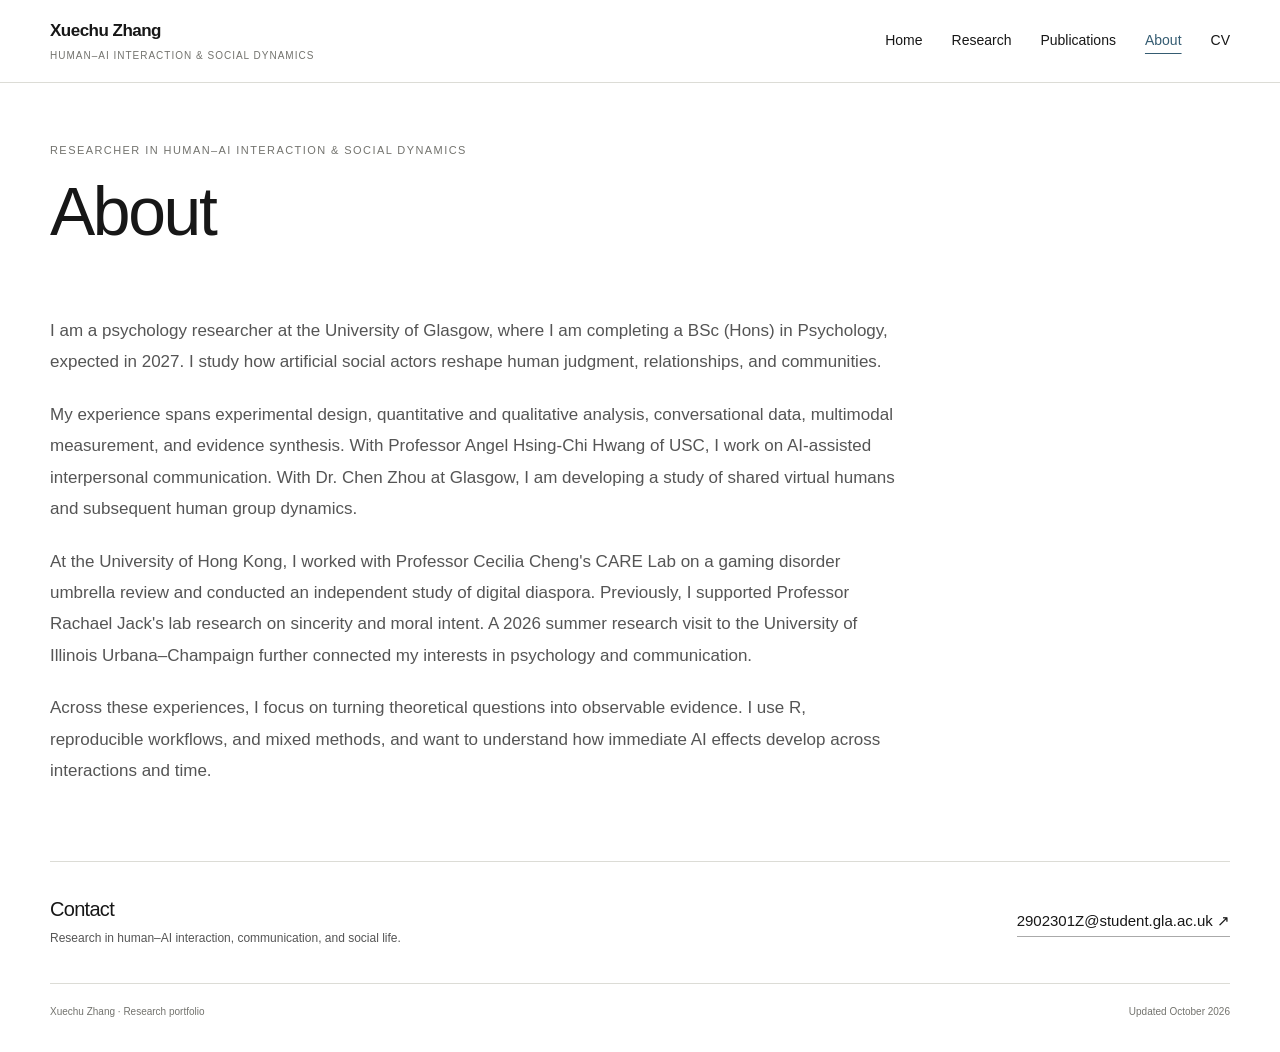
==== about.html @ 0a41db3f "Publish Xuechu Zhang's five-page research website" ====
<!doctype html>
<html lang="en"><head><meta charset="utf-8"><meta name="viewport" content="width=device-width, initial-scale=1">
<title>About | Xuechu Zhang</title><meta name="description" content="Xuechu Zhang studies how artificial social actors reshape human judgment, relationships, and communities.">
<meta name="theme-color" content="#ffffff"><meta property="og:title" content="About | Xuechu Zhang"><meta property="og:description" content="Xuechu Zhang studies how artificial social actors reshape human judgment, relationships, and communities."><meta property="og:type" content="website">
<link rel="icon" href="assets/favicon.svg" type="image/svg+xml"><link rel="stylesheet" href="assets/style.css"><script defer src="assets/site.js"></script></head>
<body><a class="skip-link" href="#main">Skip to content</a>
<header class="site-header"><div class="nav-wrap shell">
<a class="brand" href="index.html" aria-label="Xuechu Zhang home">Xuechu Zhang<small>Human–AI Interaction & Social Dynamics</small></a>
<button class="menu-button" type="button" aria-expanded="false" aria-controls="site-nav">Menu</button>
<nav id="site-nav" aria-label="Main navigation"><a href="index.html">Home</a><a href="research.html">Research</a><a href="publications.html">Publications</a><a href="about.html" aria-current="page">About</a><a href="cv.html">CV</a></nav></div></header><main id="main"><div class="shell"><header class="page-intro"><p class="eyebrow">Researcher in Human–AI Interaction & Social Dynamics</p><h1>About</h1></header>
<div class="about-bio"><p>I am a psychology researcher at the University of Glasgow, where I am completing a BSc (Hons) in Psychology, expected in 2027. I study how artificial social actors reshape human judgment, relationships, and communities.</p>
<p>My experience spans experimental design, quantitative and qualitative analysis, conversational data, multimodal measurement, and evidence synthesis. With Professor Angel Hsing-Chi Hwang of USC, I work on AI-assisted interpersonal communication. With Dr. Chen Zhou at Glasgow, I am developing a study of shared virtual humans and subsequent human group dynamics.</p>
<p>At the University of Hong Kong, I worked with Professor Cecilia Cheng's CARE Lab on a gaming disorder umbrella review and conducted an independent study of digital diaspora. Previously, I supported Professor Rachael Jack's lab research on sincerity and moral intent. A 2026 summer research visit to the University of Illinois Urbana–Champaign further connected my interests in psychology and communication.</p>
<p>Across these experiences, I focus on turning theoretical questions into observable evidence. I use R, reproducible workflows, and mixed methods, and want to understand how immediate AI effects develop across interactions and time.</p></div></div></main><section class="contact shell" id="contact" aria-labelledby="contact-title"><div><h2 id="contact-title">Contact</h2><p>Research in human–AI interaction, communication, and social life.</p></div><a href="mailto:2902301Z@student.gla.ac.uk">2902301Z@student.gla.ac.uk ↗</a></section>
<footer class="site-footer shell"><p>Xuechu Zhang · Research portfolio</p><p>Updated October 2026</p></footer></body></html>
---- assets/style.css ----
:root{--ink:#171717;--muted:#555;--faint:#73736e;--line:#dcdcd6;--paper:#fff;--wash:#fafaf8;--max:1180px}
*{box-sizing:border-box}html{scroll-behavior:smooth;scroll-padding-top:104px}body{margin:0;background:var(--paper);color:var(--ink);font-family:Arial,Helvetica,sans-serif;font-size:16px;line-height:1.68}h1,h2,h3,h4,p{margin:0}h1,h2,h3,h4{line-height:1.2;letter-spacing:-.035em;font-weight:500}h1{font-size:clamp(43px,5.3vw,72px)}h2{font-size:clamp(29px,3.1vw,40px)}h3{font-size:22px}p{color:var(--muted)}a{color:inherit;text-decoration:none}a:hover{text-decoration:underline;text-underline-offset:5px}a:focus-visible,button:focus-visible,summary:focus-visible{outline:2px solid #444;outline-offset:5px}button{font:inherit}::selection{background:#e5e5dd}img{display:block;max-width:100%;height:auto}[hidden]{display:none!important}.shell{width:min(var(--max),calc(100% - 88px));margin-inline:auto}.skip-link{position:absolute;left:22px;top:-100px;background:var(--ink);color:white;padding:10px 15px;z-index:80}.skip-link:focus{top:12px}.site-header{position:sticky;top:0;z-index:30;background:#fff;border-bottom:1px solid var(--line)}.nav-wrap{min-height:82px;display:flex;align-items:center;justify-content:space-between;gap:30px}.brand{font-size:17px;font-weight:600;letter-spacing:-.03em;white-space:nowrap}.brand small{display:block;color:var(--faint);font-size:10px;font-weight:400;letter-spacing:.1em;text-transform:uppercase;margin-top:2px}.site-header nav{display:flex;gap:29px;align-items:center;font-size:14px}.site-header nav a[aria-current=page]{text-decoration:underline;text-underline-offset:8px}.menu-button{display:none;background:transparent;border:0;padding:10px 0;color:var(--ink)}.eyebrow{font-size:11px;font-weight:500;letter-spacing:.13em;text-transform:uppercase;color:var(--faint)}.hero{padding-top:78px;padding-bottom:65px}.hero h1{font-family:Georgia,'Times New Roman',serif;font-size:clamp(56px,7.1vw,94px);font-weight:400;letter-spacing:-.055em;margin:12px 0 25px}.hero .lede{font-size:clamp(22px,2.3vw,30px);line-height:1.4;letter-spacing:-.02em;color:var(--ink);max-width:900px}.hero .intro{font-size:18px;max-width:800px;margin-top:19px;line-height:1.65}.method-line{margin-top:23px;font-size:13px;color:var(--faint)}.plain-links{display:flex;gap:29px;flex-wrap:wrap;margin-top:28px;font-size:14px}.plain-links a,.inline-link{border-bottom:1px solid #999;padding-bottom:4px}.plain-links a:hover,.inline-link:hover{text-decoration:none;border-color:var(--ink)}.section-head{display:flex;align-items:end;justify-content:space-between;gap:32px;margin-bottom:28px}.section-head .eyebrow{margin-bottom:8px}.section-head h2{font-size:31px}.section-head p{max-width:430px;font-size:14px}.selected-section{padding-bottom:76px;border-bottom:1px solid var(--line)}.work-grid{display:grid;grid-template-columns:repeat(2,minmax(0,1fr));gap:50px 42px}.work-card{min-width:0;padding-bottom:22px;border-bottom:1px solid var(--line)}.work-visual{display:block;overflow:hidden;border:1px solid #ededE7}.work-visual img{width:100%;aspect-ratio:720/250;object-fit:contain;background:var(--wash)}.card-top{display:flex;justify-content:space-between;gap:15px;margin:22px 0 9px;font-size:10px;letter-spacing:.08em;text-transform:uppercase;color:var(--faint)}.card-top .number{color:var(--ink)}.work-card h3{font-size:23px;margin-bottom:11px;max-width:490px}.work-card>p{font-size:15px;max-width:500px;line-height:1.7}.work-card .card-status{font-size:11px;margin:14px 0 13px;color:var(--faint)}.case-link{font-size:13px;display:inline-block;border-bottom:1px solid #b8b8b1;padding-bottom:3px}.agenda-section{padding-top:58px;padding-bottom:63px}.agenda-section>p{font-size:15px;max-width:770px;margin-top:15px}.agenda{display:grid;grid-template-columns:repeat(4,minmax(0,1fr));gap:30px;margin-top:34px}.agenda>div{border-top:1px solid #aaa;padding-top:15px;position:relative}.agenda>div:not(:last-child):after{content:'→';position:absolute;right:-23px;top:17px;color:#777}.agenda h3{font-size:18px;margin-bottom:8px;line-height:1.3}.agenda p{font-size:12px;color:var(--faint)}.community-teaser{padding-top:45px;padding-bottom:49px;border-top:1px solid var(--line);display:grid;grid-template-columns:1.15fr 1fr;gap:80px}.community-teaser h2{font-size:31px;margin-top:12px}.community-teaser>div>p{font-size:15px;margin-bottom:20px}.page-intro{padding-top:58px;padding-bottom:41px;max-width:920px}.page-intro h1{margin:12px 0 21px}.page-intro .lede{font-size:20px;max-width:790px;line-height:1.55}.work-layout{display:grid;grid-template-columns:208px minmax(0,1fr);gap:48px;padding-bottom:55px}.case-index{align-self:start;position:sticky;top:112px;border-top:1px solid var(--line);padding-top:18px}.case-index>p{font-size:10px;letter-spacing:.1em;text-transform:uppercase;color:var(--faint);margin-bottom:17px}.case-index>a{display:grid;grid-template-columns:25px 1fr;gap:8px;padding:11px 0;border-bottom:1px solid #eee;font-size:12px;line-height:1.5}.case-index>a>span:first-child{color:var(--faint);font-size:10px;padding-top:2px}.cases{min-width:0}.case-study{padding-top:30px;padding-bottom:57px;border-top:1px solid #bdbdb7;scroll-margin-top:108px}.case-study+.case-study{margin-top:22px}.case-heading .eyebrow{margin-bottom:15px}.case-heading h2{font-size:clamp(28px,3vw,38px);max-width:800px;margin-bottom:15px}.case-heading .case-summary{font-size:17px;max-width:720px}.status{font-size:11px;color:var(--faint);margin:16px 0 24px}.case-meta{display:grid;grid-template-columns:1.4fr 1fr;gap:15px;padding:18px 0;border-top:1px solid var(--line);border-bottom:1px solid var(--line);margin:20px 0 28px}.case-meta dt{font-size:10px;letter-spacing:.1em;text-transform:uppercase;color:var(--faint);margin-bottom:5px}.case-meta dd{margin:0;font-size:12px;color:#444;line-height:1.6}.case-sections{display:grid;grid-template-columns:repeat(2,minmax(0,1fr));gap:25px 30px}.case-section{min-width:0}.case-section h3{font-size:16px;letter-spacing:-.015em;font-weight:600;margin-bottom:10px}.case-section p,.case-section li{font-size:14px;line-height:1.8;color:var(--muted)}.case-section ul{padding-left:17px;margin:0}.case-section li{margin:0 0 9px}.case-section.wide{grid-column:1/-1}.case-section .small-note{font-size:11px;color:var(--faint);line-height:1.65;margin-top:11px}.finding{background:var(--wash);border-left:2px solid #74746e;padding:22px 25px}.finding .finding-label{font-size:10px;text-transform:uppercase;letter-spacing:.1em;color:var(--faint);margin-bottom:12px}.finding>p:not(.finding-label):not(.small-note){font-size:16px;color:#333}.figure-stack{display:grid;gap:24px}.research-figure{margin:0}.diagram-frame{overflow-x:auto;border:1px solid #e7e7e0;background:var(--wash)}.diagram-frame img{width:100%;min-width:630px}.research-figure figcaption{font-size:11px;line-height:1.7;color:var(--faint);margin-top:10px;max-width:760px}.research-figure figcaption strong{font-weight:600;color:#444}.research-figure .figure-download{display:inline-block;font-size:11px;margin-top:6px;border-bottom:1px solid #bbb}.artifacts-output{margin-top:18px;padding:18px 0;border-top:1px solid var(--line)}.artifacts-output p{font-size:13px}.artifacts-output .summary-download{display:inline-block;font-size:12px;border-bottom:1px solid #aaa;margin-top:12px}.future{padding-top:21px;border-top:1px solid var(--line)}.community-intro .lede{font-size:26px;color:var(--ink);max-width:790px}.community-intro .intro-note{font-size:15px;max-width:790px;margin-top:23px}.community-case{padding:33px 0 48px;border-top:1px solid #bdbdb7;display:grid;grid-template-columns:1fr 1.6fr;gap:65px}.community-case .eyebrow{margin-bottom:12px}.community-case h2{font-size:32px;margin-bottom:13px;max-width:350px}.community-role{font-size:12px;max-width:290px}.community-copy>p{font-size:15px;margin-bottom:20px}.metrics{display:grid;grid-template-columns:repeat(3,minmax(0,1fr));gap:23px;padding-bottom:24px;margin-bottom:26px;border-bottom:1px solid var(--line)}.metric strong{display:block;font-family:Georgia,'Times New Roman',serif;font-size:39px;font-weight:400;line-height:1.2;color:var(--ink)}.metric span{display:block;font-size:11px;color:var(--faint);margin-top:7px}.community-copy .metrics-note{font-size:11px;color:var(--faint);margin-top:-13px}.community-copy .diagram-frame img{min-width:550px}.community-copy h3{font-size:16px;font-weight:600;margin:25px 0 12px}.community-copy .small-note{font-size:11px;color:var(--faint);margin-top:12px}.community-reflection{padding:38px 0 60px;border-top:1px solid var(--line);max-width:790px}.community-reflection h2{font-size:29px;margin-bottom:19px}.community-reflection p{font-size:16px;margin-bottom:20px}.about-grid{display:grid;grid-template-columns:1.35fr 1fr;gap:85px;padding-bottom:49px}.about-copy p{font-size:17px;margin-bottom:21px}.academic-background{border-top:1px solid var(--line);padding-top:24px}.academic-background h2{font-size:23px;margin-bottom:22px}.education-entry{padding:0 0 21px;border-bottom:1px solid #eee;margin-bottom:21px}.education-entry h3{font-size:16px;font-weight:600;margin-bottom:7px}.education-entry p{font-size:13px}.education-entry .date{font-size:11px;color:var(--faint);margin-top:9px}.methods-section{padding:36px 0 45px;border-top:1px solid var(--line)}.methods-section h2{font-size:29px;margin-bottom:24px}.method-grid{display:grid;grid-template-columns:repeat(3,minmax(0,1fr));gap:35px}.method-grid h3{font-size:17px;font-weight:600;margin-bottom:12px}.method-grid p{font-size:14px}.methods-note{font-size:12px;margin-top:23px;max-width:800px;color:var(--faint)}.current-question{padding:35px 0 51px;border-top:1px solid var(--line);max-width:820px}.current-question h2{font-size:29px;margin:12px 0 17px}.current-question p{font-size:16px;margin-bottom:14px}.cv-actions{margin-top:24px}.cv-layout{display:grid;grid-template-columns:minmax(0,1fr) 258px;gap:70px;padding-bottom:55px}.cv-content{min-width:0}.cv-section{padding:22px 0;border-top:1px solid var(--line)}.cv-section h2{font-size:23px;margin-bottom:21px}.cv-entry{margin-bottom:25px}.cv-entry:last-child{margin-bottom:0}.cv-entry h3{font-size:16px;line-height:1.4;font-weight:600;margin-bottom:7px}.cv-entry p{font-size:13px;margin:0 0 8px}.cv-entry .cv-meta{font-size:11px;color:var(--faint)}.cv-entry ul{margin:9px 0 0;padding-left:18px}.cv-entry li{font-size:13px;color:var(--muted);margin-bottom:6px}.cv-sidebar{align-self:start;position:sticky;top:112px;border-top:1px solid var(--line);padding-top:24px}.cv-sidebar h2{font-size:18px;margin-bottom:15px}.cv-sidebar p{font-size:13px;margin-bottom:15px}.pdf-details{margin:34px 0 0;border-top:1px solid var(--line);padding-top:20px}.pdf-details summary{font-size:14px;cursor:pointer;list-style:revert}.pdf-details object{width:100%;height:850px;margin-top:19px;border:1px solid var(--line)}.contact{padding-top:35px;padding-bottom:35px;border-top:1px solid var(--line);display:flex;justify-content:space-between;gap:40px;align-items:center}.contact h2{font-size:20px;margin:0 0 7px}.contact p{font-size:12px}.contact a{font-size:15px;border-bottom:1px solid #aaa;padding-bottom:3px;overflow-wrap:anywhere}.site-footer{border-top:1px solid var(--line);padding:20px 0 31px;display:flex;justify-content:space-between;gap:20px;font-size:10px;color:var(--faint)}.site-footer p{font-size:10px;color:var(--faint)}
@media(max-width:980px){.shell{width:calc(100% - 60px)}.site-header nav{gap:21px}.work-layout{grid-template-columns:165px minmax(0,1fr);gap:30px}.case-sections{gap:23px}.community-case{gap:35px;grid-template-columns:1fr 1.65fr}.about-grid{gap:45px}.cv-layout{gap:40px;grid-template-columns:1fr 225px}.card-top{font-size:9px}.work-grid{gap:36px 30px}.community-teaser{gap:40px}.agenda{gap:24px}.agenda>div:not(:last-child):after{right:-20px}}
@media(max-width:760px){.shell{width:calc(100% - 40px)}.nav-wrap{min-height:73px;flex-wrap:wrap;gap:0}.brand{font-size:16px}.menu-button{display:block;font-size:13px;cursor:pointer}body.js-ready .site-header nav{display:none;width:100%;padding:17px 0 22px;justify-content:space-between}body.js-ready .site-header nav.is-open{display:flex}.site-header nav{width:100%;padding:15px 0;gap:15px;font-size:13px}.hero{padding-top:44px;padding-bottom:45px}.hero h1{font-size:clamp(46px,9.7vw,73px);margin-bottom:24px}.hero .lede{font-size:23px}.hero .intro{font-size:16px}.method-line{font-size:12px;line-height:1.7}.plain-links{gap:25px;font-size:13px;margin-top:24px}.section-head{display:block;margin-bottom:25px}.section-head>p{margin-top:12px;font-size:13px;max-width:none}.section-head h2{font-size:27px}.work-grid{gap:30px 22px}.work-card h3{font-size:20px}.work-card>p{font-size:13px}.card-top{display:block;font-size:9px;margin-top:17px}.card-top>span:last-child{display:block;margin-top:5px}.selected-section{padding-bottom:46px}.agenda-section{padding-top:38px;padding-bottom:40px}.agenda{grid-template-columns:repeat(2,minmax(0,1fr));gap:26px;margin-top:26px}.agenda>div:not(:last-child):after{display:none}.agenda h3{font-size:17px}.community-teaser{grid-template-columns:1fr;gap:20px;padding:34px 0}.community-teaser h2{font-size:28px}.page-intro{padding-top:41px;padding-bottom:30px}.page-intro h1{font-size:43px}.page-intro .lede{font-size:18px}.work-layout{display:block}.case-index{position:static;display:grid;grid-template-columns:repeat(2,minmax(0,1fr));gap:0 20px;padding-bottom:24px}.case-index>p{grid-column:1/-1;margin-bottom:8px}.case-index>a{font-size:12px}.case-study{padding-top:27px;padding-bottom:38px}.case-heading h2{font-size:29px}.case-heading .case-summary{font-size:16px}.case-meta{margin:16px 0 25px;gap:17px}.case-sections{gap:24px}.case-section p,.case-section li{font-size:14px}.finding{padding:20px}.finding>p:not(.finding-label):not(.small-note){font-size:15px}.diagram-frame img{min-width:610px}.community-intro .lede{font-size:23px}.community-case{grid-template-columns:1fr;gap:27px;padding:29px 0 38px}.community-case h2{max-width:none;font-size:28px}.community-role{max-width:none}.metrics{gap:20px}.metric strong{font-size:36px}.community-copy .diagram-frame img{min-width:590px}.about-grid{grid-template-columns:1fr;gap:20px;padding-bottom:35px}.about-copy p{font-size:16px}.method-grid{gap:25px}.method-grid h3{font-size:16px}.method-grid p{font-size:13px}.methods-section{padding-bottom:35px}.current-question h2{font-size:27px}.cv-layout{display:block;padding-bottom:32px}.cv-sidebar{position:static;margin-top:25px}.pdf-details object{height:650px}.contact{display:block;padding:29px 0}.contact>a{display:inline-block;margin-top:18px;font-size:14px}.site-footer{font-size:10px;gap:15px}}
@media(max-width:520px){.work-grid{grid-template-columns:1fr;gap:32px}.work-card h3{font-size:22px}.work-card>p{font-size:15px}.card-top{display:flex;font-size:9px}.card-top>span:last-child{margin-top:0}.work-visual img{aspect-ratio:720/250}.case-sections{grid-template-columns:1fr}.case-section.wide{grid-column:auto}.case-meta{grid-template-columns:1fr}.case-index{grid-template-columns:1fr}.case-index>a{padding:9px 0}.method-grid{grid-template-columns:1fr;gap:22px}.method-grid p{font-size:14px}.metric strong{font-size:31px}.metric span{font-size:10px}.metrics{gap:15px}.site-footer{display:block}.site-footer p+p{margin-top:7px}.community-reflection p{font-size:15px}.hero h1{font-size:52px}.hero .lede{font-size:22px}.page-intro h1{font-size:39px}.finding{padding:19px 20px}.case-heading h2{font-size:28px}.pdf-details object{height:550px}}
:root{--accent:#355c72}
.site-header nav a[aria-current=page]{color:var(--accent)}
.hero h1{margin-bottom:12px}.hero .field-line{font-size:13px;letter-spacing:.02em;color:var(--faint);margin-bottom:24px}.hero-actions{display:flex;gap:12px;flex-wrap:wrap;margin-top:28px}.button-link{display:inline-flex;align-items:center;padding:9px 19px;border:1px solid #343434;font-size:13px;gap:12px}.button-link.primary{background:var(--ink);color:#fff}.button-link:hover{text-decoration:none;border-color:var(--accent)}
.trajectory-section{padding:35px 0 55px;border-top:1px solid var(--line)}.trajectory{list-style:none;padding:0;margin:30px 0 0;display:grid;grid-template-columns:repeat(4,minmax(0,1fr));gap:31px}.trajectory li{border-top:2px solid var(--accent);padding-top:18px;position:relative}.trajectory li>span{display:block;font-size:10px;color:var(--faint);margin-bottom:12px;letter-spacing:.07em;text-transform:uppercase}.trajectory strong{display:block;font-size:21px;font-weight:500;line-height:1.4;letter-spacing:-.025em;max-width:240px}.trajectory li:not(:last-child):after{content:'→';position:absolute;right:-25px;top:41px;color:var(--accent);font-size:26px}.directions-section{padding:43px 0 63px}.directions-section h2{font-size:31px;margin-top:13px}.direction-grid{display:grid;grid-template-columns:repeat(3,minmax(0,1fr));gap:36px;margin-top:28px}.direction-grid>section{border-top:1px solid #aaa;padding-top:18px}.direction-grid h3{font-size:18px;line-height:1.4;margin-bottom:13px}.direction-grid p{font-size:14px;line-height:1.75}.core-figure{margin:22px 0 33px}.study-glance{margin:0 0 17px}.study-glance>div{margin:0 0 15px}.study-glance dt{font-size:10px;text-transform:uppercase;letter-spacing:.07em;color:var(--faint);margin-bottom:5px}.study-glance dd{margin:0;font-size:13px;color:var(--ink);line-height:1.7}.next-question{margin-top:16px;padding-left:20px;border-left:2px solid var(--accent);color:var(--ink)!important}.artifact-links{list-style:none;padding:0!important;margin:17px 0 0!important;display:flex;flex-wrap:wrap;gap:9px 24px}.artifact-links li{font-size:12px;border-bottom:1px solid #aaa;padding-bottom:4px}.artifact-details{margin-top:22px;border-top:1px solid var(--line);padding-top:17px}.artifact-details summary{font-size:13px;cursor:pointer}.artifact-details .research-figure{margin-top:18px}.about-bio{max-width:850px;padding-bottom:53px}.about-bio p{font-size:17px;line-height:1.85;margin-bottom:21px}.publication-group{display:grid;grid-template-columns:190px minmax(0,1fr);gap:50px;padding:33px 0 40px;border-top:1px solid var(--line)}.publication-group>h2{font-size:21px;margin-top:4px}.publication-entry h3{font-size:24px;line-height:1.38;max-width:840px;margin-bottom:15px}.publication-entry .publication-state{font-size:10px;letter-spacing:.07em;text-transform:uppercase;color:var(--accent);margin-bottom:15px}.publication-entry .publication-authors{font-size:13px;color:#777;margin-bottom:15px}.publication-entry>p:not(.publication-state):not(.publication-authors){font-size:14px;max-width:790px;margin-bottom:18px}.publication-entry .inline-link{font-size:12px;display:inline-block}.publication-note{font-size:11px;color:var(--faint);max-width:780px;padding-bottom:55px}.community-details summary{font-size:13px;cursor:pointer}.community-details .cv-entry{margin-top:21px}
@media(max-width:980px){.trajectory{gap:23px}.trajectory strong{font-size:19px}.trajectory li:not(:last-child):after{right:-20px}.direction-grid{gap:25px}.publication-group{gap:30px;grid-template-columns:155px 1fr}}
@media(max-width:760px){.hero .field-line{font-size:12px}.trajectory-section{padding:28px 0 33px}.trajectory{grid-template-columns:1fr;gap:0}.trajectory li{border-top:0;border-left:2px solid var(--accent);padding:0 0 30px 25px}.trajectory li:last-child{padding-bottom:0}.trajectory li>span{margin-bottom:7px}.trajectory strong{max-width:none;font-size:22px}.trajectory li:not(:last-child):after{content:'↓';left:9px;right:auto;top:auto;bottom:2px;font-size:19px;background:#fff;width:20px;text-align:center}.directions-section{padding:35px 0 44px}.directions-section h2{font-size:28px}.direction-grid{grid-template-columns:1fr;gap:23px}.direction-grid h3{font-size:19px}.direction-grid p{font-size:15px}.publication-group{grid-template-columns:1fr;gap:22px;padding:25px 0 34px}.publication-entry h3{font-size:22px}.about-bio p{font-size:16px}.about-bio{padding-bottom:32px}.core-figure{margin:20px 0 27px}.artifact-links{display:block}.artifact-links li{display:table;margin-bottom:12px!important}.button-link{padding:9px 17px;font-size:12px}}
@media(prefers-reduced-motion:reduce){html{scroll-behavior:auto}}
@media print{.site-header,.site-footer,.contact,.plain-links,.case-index,.cv-sidebar,.pdf-details{display:none}.shell{width:100%}body{font-size:11px;color:#000}.page-intro,.hero{padding:10px 0 20px}.work-layout,.cv-layout,.about-grid{display:block}.case-study{break-before:page;padding:15px 0}.research-figure{break-inside:avoid}.diagram-frame{overflow:visible}.diagram-frame img{min-width:0}.work-card{break-inside:avoid}.case-section p,.case-section li{font-size:11px}}
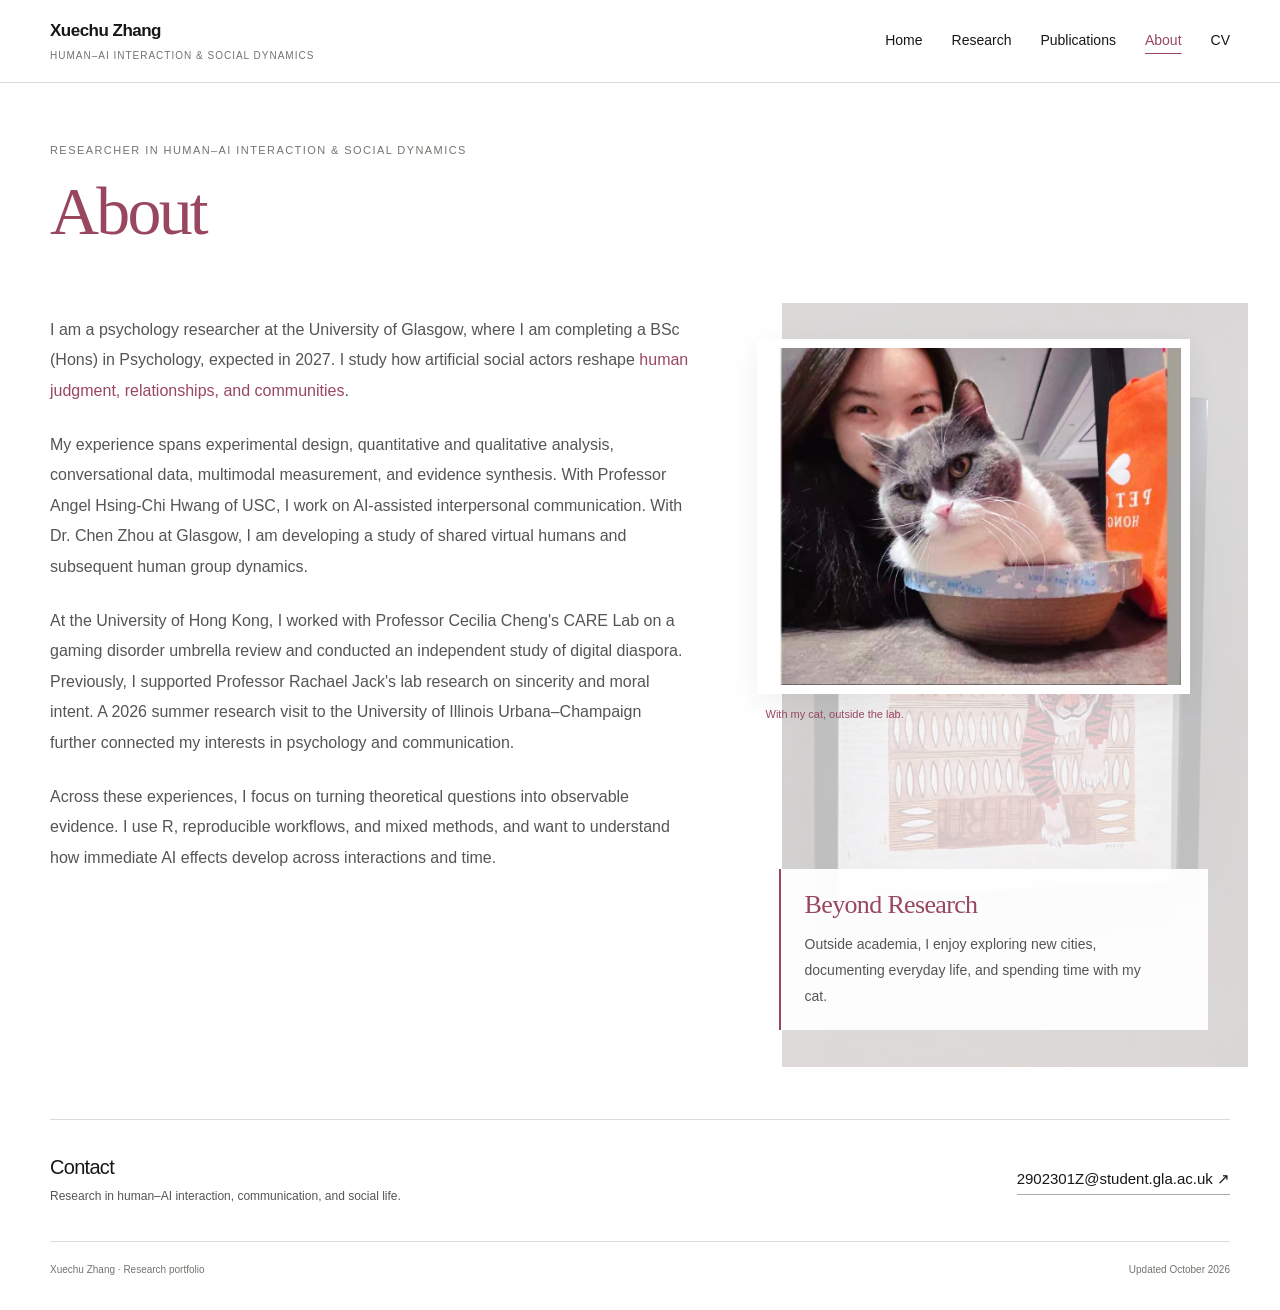
==== commit df4c351a: "Add shared-reality manuscript and personal About imagery" ====
--- a/about.html
+++ b/about.html
@@ -2,14 +2,14 @@
 <html lang="en"><head><meta charset="utf-8"><meta name="viewport" content="width=device-width, initial-scale=1">
 <title>About | Xuechu Zhang</title><meta name="description" content="Xuechu Zhang studies how artificial social actors reshape human judgment, relationships, and communities.">
 <meta name="theme-color" content="#ffffff"><meta property="og:title" content="About | Xuechu Zhang"><meta property="og:description" content="Xuechu Zhang studies how artificial social actors reshape human judgment, relationships, and communities."><meta property="og:type" content="website">
-<link rel="icon" href="assets/favicon.svg" type="image/svg+xml"><link rel="stylesheet" href="assets/style.css"><script defer src="assets/site.js"></script></head>
-<body><a class="skip-link" href="#main">Skip to content</a>
+<link rel="icon" href="assets/favicon.svg" type="image/svg+xml"><link rel="stylesheet" href="assets/style.css?v=20261009-inspect"><link rel="stylesheet" href="assets/personal.css?v=20261009-about"><script defer src="assets/site.js"></script></head>
+<body class="about-page"><a class="skip-link" href="#main">Skip to content</a>
 <header class="site-header"><div class="nav-wrap shell">
 <a class="brand" href="index.html" aria-label="Xuechu Zhang home">Xuechu Zhang<small>Human–AI Interaction & Social Dynamics</small></a>
 <button class="menu-button" type="button" aria-expanded="false" aria-controls="site-nav">Menu</button>
-<nav id="site-nav" aria-label="Main navigation"><a href="index.html">Home</a><a href="research.html">Research</a><a href="publications.html">Publications</a><a href="about.html" aria-current="page">About</a><a href="cv.html">CV</a></nav></div></header><main id="main"><div class="shell"><header class="page-intro"><p class="eyebrow">Researcher in Human–AI Interaction & Social Dynamics</p><h1>About</h1></header>
-<div class="about-bio"><p>I am a psychology researcher at the University of Glasgow, where I am completing a BSc (Hons) in Psychology, expected in 2027. I study how artificial social actors reshape human judgment, relationships, and communities.</p>
+<nav id="site-nav" aria-label="Main navigation"><a href="index.html">Home</a><a href="research.html">Research</a><a href="publications.html">Publications</a><a href="about.html" aria-current="page">About</a><a href="cv.html">CV</a></nav></div></header><main id="main"><div class="shell"><header class="page-intro"><p class="eyebrow">Researcher in Human–AI Interaction & Social Dynamics</p><h1 id="about-title">About</h1></header>
+<div class="about-layout"><div class="about-bio"><p>I am a psychology researcher at the University of Glasgow, where I am completing a BSc (Hons) in Psychology, expected in 2027. I study how artificial social actors reshape <span class="rose-emphasis">human judgment, relationships, and communities</span>.</p>
 <p>My experience spans experimental design, quantitative and qualitative analysis, conversational data, multimodal measurement, and evidence synthesis. With Professor Angel Hsing-Chi Hwang of USC, I work on AI-assisted interpersonal communication. With Dr. Chen Zhou at Glasgow, I am developing a study of shared virtual humans and subsequent human group dynamics.</p>
 <p>At the University of Hong Kong, I worked with Professor Cecilia Cheng's CARE Lab on a gaming disorder umbrella review and conducted an independent study of digital diaspora. Previously, I supported Professor Rachael Jack's lab research on sincerity and moral intent. A 2026 summer research visit to the University of Illinois Urbana–Champaign further connected my interests in psychology and communication.</p>
-<p>Across these experiences, I focus on turning theoretical questions into observable evidence. I use R, reproducible workflows, and mixed methods, and want to understand how immediate AI effects develop across interactions and time.</p></div></div></main><section class="contact shell" id="contact" aria-labelledby="contact-title"><div><h2 id="contact-title">Contact</h2><p>Research in human–AI interaction, communication, and social life.</p></div><a href="mailto:2902301Z@student.gla.ac.uk">2902301Z@student.gla.ac.uk ↗</a></section>
+<p>Across these experiences, I focus on turning theoretical questions into observable evidence. I use R, reproducible workflows, and mixed methods, and want to understand how immediate AI effects develop across interactions and time.</p></div><aside class="about-life" aria-labelledby="beyond-research-title"><figure class="about-portrait"><img src="assets/photos/xuechu-and-cat.jpg" width="969" height="787" alt="Xuechu Zhang with her cat" decoding="async"><figcaption>With my cat, outside the lab.</figcaption></figure><section class="beyond-research"><h2 id="beyond-research-title">Beyond Research</h2><p>Outside academia, I enjoy exploring new cities, documenting everyday life, and spending time with my cat.</p></section></aside></div></div></main><section class="contact shell" id="contact" aria-labelledby="contact-title"><div><h2 id="contact-title">Contact</h2><p>Research in human–AI interaction, communication, and social life.</p></div><a href="mailto:2902301Z@student.gla.ac.uk">2902301Z@student.gla.ac.uk ↗</a></section>
 <footer class="site-footer shell"><p>Xuechu Zhang · Research portfolio</p><p>Updated October 2026</p></footer></body></html>
--- a/assets/style.css
+++ b/assets/style.css
@@ -11,3 +11,12 @@
 @media(max-width:760px){.hero .field-line{font-size:12px}.trajectory-section{padding:28px 0 33px}.trajectory{grid-template-columns:1fr;gap:0}.trajectory li{border-top:0;border-left:2px solid var(--accent);padding:0 0 30px 25px}.trajectory li:last-child{padding-bottom:0}.trajectory li>span{margin-bottom:7px}.trajectory strong{max-width:none;font-size:22px}.trajectory li:not(:last-child):after{content:'↓';left:9px;right:auto;top:auto;bottom:2px;font-size:19px;background:#fff;width:20px;text-align:center}.directions-section{padding:35px 0 44px}.directions-section h2{font-size:28px}.direction-grid{grid-template-columns:1fr;gap:23px}.direction-grid h3{font-size:19px}.direction-grid p{font-size:15px}.publication-group{grid-template-columns:1fr;gap:22px;padding:25px 0 34px}.publication-entry h3{font-size:22px}.about-bio p{font-size:16px}.about-bio{padding-bottom:32px}.core-figure{margin:20px 0 27px}.artifact-links{display:block}.artifact-links li{display:table;margin-bottom:12px!important}.button-link{padding:9px 17px;font-size:12px}}
 @media(prefers-reduced-motion:reduce){html{scroll-behavior:auto}}
 @media print{.site-header,.site-footer,.contact,.plain-links,.case-index,.cv-sidebar,.pdf-details{display:none}.shell{width:100%}body{font-size:11px;color:#000}.page-intro,.hero{padding:10px 0 20px}.work-layout,.cv-layout,.about-grid{display:block}.case-study{break-before:page;padding:15px 0}.research-figure{break-inside:avoid}.diagram-frame{overflow:visible}.diagram-frame img{min-width:0}.work-card{break-inside:avoid}.case-section p,.case-section li{font-size:11px}}
+
+/* Additive Research + Build + Study sections. */
+.featured-build{border-top:1px solid var(--line);border-bottom:1px solid var(--line);padding:39px 0 43px;margin-bottom:0}.build-stage{color:var(--accent);font-size:12px!important;line-height:1.8}.build-feature-grid{display:grid;grid-template-columns:1fr 1fr;gap:46px;align-items:start}.build-copy>p{font-size:14px;line-height:1.8;margin-bottom:17px}.build-copy .build-question{font-size:22px;color:var(--ink);line-height:1.45;letter-spacing:-.02em}.build-facts{margin:18px 0 24px}.build-facts>div{border-top:1px solid var(--line);padding-top:12px;margin-bottom:13px}.build-facts dt{font-size:10px;color:var(--accent);text-transform:uppercase;letter-spacing:.08em;margin-bottom:6px}.build-facts dd{margin:0;font-size:13px;line-height:1.7;color:var(--muted)}.build-figure{margin:0}.build-figure img{width:100%;border:1px solid var(--line)}.build-figure figcaption{font-size:11px;color:var(--faint);margin-top:10px;line-height:1.7}.build-figure figcaption a{border-bottom:1px solid #aaa}.build-links{display:flex;gap:10px 21px;flex-wrap:wrap;margin-top:19px;font-size:12px}.build-links a{border-bottom:1px solid #aaa;padding-bottom:3px}.build-copy .provenance-note{font-size:11px;line-height:1.7;color:var(--faint);margin:20px 0 0}.walkthrough-status{font-size:11px;margin-top:20px;color:var(--faint)}.build-methods{padding:43px 0 46px;border-bottom:1px solid var(--line)}.build-methods h2{font-size:31px;margin-top:12px}.build-methods .case-link{margin-top:14px;font-size:12px}.current-build-study{padding:37px 0;border-bottom:1px solid var(--line);display:grid;grid-template-columns:1fr 1.2fr;gap:58px}.current-build-study h2{font-size:29px;margin-top:11px}.current-build-study ol{list-style:none;margin:0;padding:0}.current-build-study li{border-top:1px solid var(--line);padding:12px 0}.current-build-study li>span{font-size:10px;color:var(--accent);text-transform:uppercase;letter-spacing:.07em}.current-build-study li>p{font-size:13px;line-height:1.75;margin-top:5px}.case-actions{margin-bottom:24px}.featured-build video{width:100%;height:auto;background:var(--wash);border:1px solid var(--line);margin-top:21px}.video-caption{font-size:11px;line-height:1.7;margin-top:8px;color:var(--faint)}
+@media(max-width:980px){.build-feature-grid{gap:30px}.current-build-study{gap:35px}.build-copy .build-question{font-size:20px}}
+@media(max-width:760px){.featured-build{padding:29px 0 33px}.build-feature-grid{grid-template-columns:1fr;gap:27px}.build-copy .build-question{font-size:22px}.build-stage{margin-top:12px}.build-methods{padding:33px 0}.build-methods h2{font-size:27px}.current-build-study{grid-template-columns:1fr;gap:22px;padding:29px 0}.current-build-study h2{font-size:27px}.build-links{font-size:12px}.build-figure img{max-width:680px}}
+
+/* Actual captured prototype walkthrough, with architecture on demand. */
+.build-media{min-width:0}.build-walkthrough{margin:0}.build-walkthrough>.eyebrow{margin-bottom:12px;color:var(--accent)}.build-walkthrough video{display:block;width:100%;height:auto;border:1px solid var(--line);background:#fff;margin-top:0}.build-walkthrough figcaption{font-size:11px;line-height:1.7;color:var(--faint);margin-top:12px}.build-walkthrough figcaption a{border-bottom:1px solid #aaa}.build-architecture{margin-top:22px;padding-top:15px;border-top:1px solid var(--line)}.build-architecture summary{font-size:12px;color:var(--accent);cursor:pointer;line-height:1.6}.build-architecture .build-figure{margin-top:18px}.build-try-note{font-size:12px;line-height:1.75;margin-top:17px;color:var(--muted)}
+@media(max-width:760px){.build-walkthrough>.eyebrow{margin-bottom:10px}.build-architecture{margin-top:18px}.build-try-note{margin-top:13px}}
--- a/assets/personal.css
+++ b/assets/personal.css
@@ -0,0 +1,22 @@
+/* Personal details retain the portfolio's editorial typography and white space. */
+:root{--accent:#99475f;--rose-paper:#fcf7f8}
+.about-page .page-intro h1,.publications-page .page-intro h1{font-family:Georgia,'Times New Roman',serif;color:var(--accent);font-size:clamp(44px,5.3vw,68px);font-weight:400;letter-spacing:-.04em}
+.rose-emphasis{color:var(--accent)}
+.about-layout{display:grid;grid-template-columns:minmax(0,1.15fr) minmax(0,.85fr);gap:66px;align-items:start;padding-bottom:64px}
+.about-layout .about-bio{max-width:none;padding-bottom:0}
+.about-layout .about-bio p{font-size:16px;line-height:1.9;margin-bottom:24px}
+.about-life{position:relative;isolation:isolate;min-width:0;padding:24px 22px 25px;min-height:660px;display:flex;flex-direction:column;justify-content:space-between}
+.about-life::before{content:'';position:absolute;inset:-12px -18px -12px 25px;background:url('photos/tiger-art.jpg') center center / cover no-repeat;opacity:.25;z-index:-1}
+.about-portrait{margin:0 18px 0 -22px}
+.about-portrait img{width:100%;height:auto;border:9px solid #fff;box-shadow:0 8px 25px rgb(83 49 59 / .08)}
+.about-portrait figcaption{font-size:11px;line-height:1.7;color:var(--accent);margin-top:11px;padding-left:9px}
+.beyond-research{margin-top:145px;background:rgb(255 255 255 / .95);border-left:2px solid var(--accent);padding:20px 24px}
+.beyond-research h2{font-family:Georgia,'Times New Roman',serif;font-size:26px;font-weight:400;letter-spacing:-.025em;color:var(--accent);margin-bottom:12px}
+.beyond-research p{font-size:14px;line-height:1.85;max-width:350px}
+.publication-list{min-width:0}
+.publication-list .publication-entry+.publication-entry{border-top:1px solid var(--line);margin-top:33px;padding-top:32px}
+.publications-page .publication-entry .publication-state,.publications-page .publication-entry .inline-link{color:var(--accent)}
+.publications-page .publication-entry .inline-link{border-color:#cf9eac}
+@media(max-width:980px){.about-layout{gap:36px;grid-template-columns:minmax(0,1.1fr) minmax(0,.9fr)}.about-life{padding:20px 17px;min-height:620px}.about-life::before{right:-8px;left:15px}.about-portrait{margin-left:-17px;margin-right:7px}.beyond-research{padding:18px 19px}}
+@media(max-width:760px){.about-layout{grid-template-columns:1fr;gap:29px;padding-bottom:42px}.about-layout .about-bio p{font-size:16px;line-height:1.8}.about-life{max-width:490px;width:100%;justify-self:center;min-height:0;padding:20px 17px}.about-life::before{inset:0 0 0 24px;background-position:center}.about-portrait{margin-left:-10px;margin-right:35px}.beyond-research{margin-top:155px;padding:20px 21px}.beyond-research p{max-width:none}.publication-list .publication-entry+.publication-entry{margin-top:28px;padding-top:27px}}
+@media print{.about-layout{display:block}.about-life{min-height:0;display:block;max-width:350px;margin-top:22px}.about-life::before{display:none}.beyond-research{margin-top:20px}.about-portrait img{box-shadow:none}}
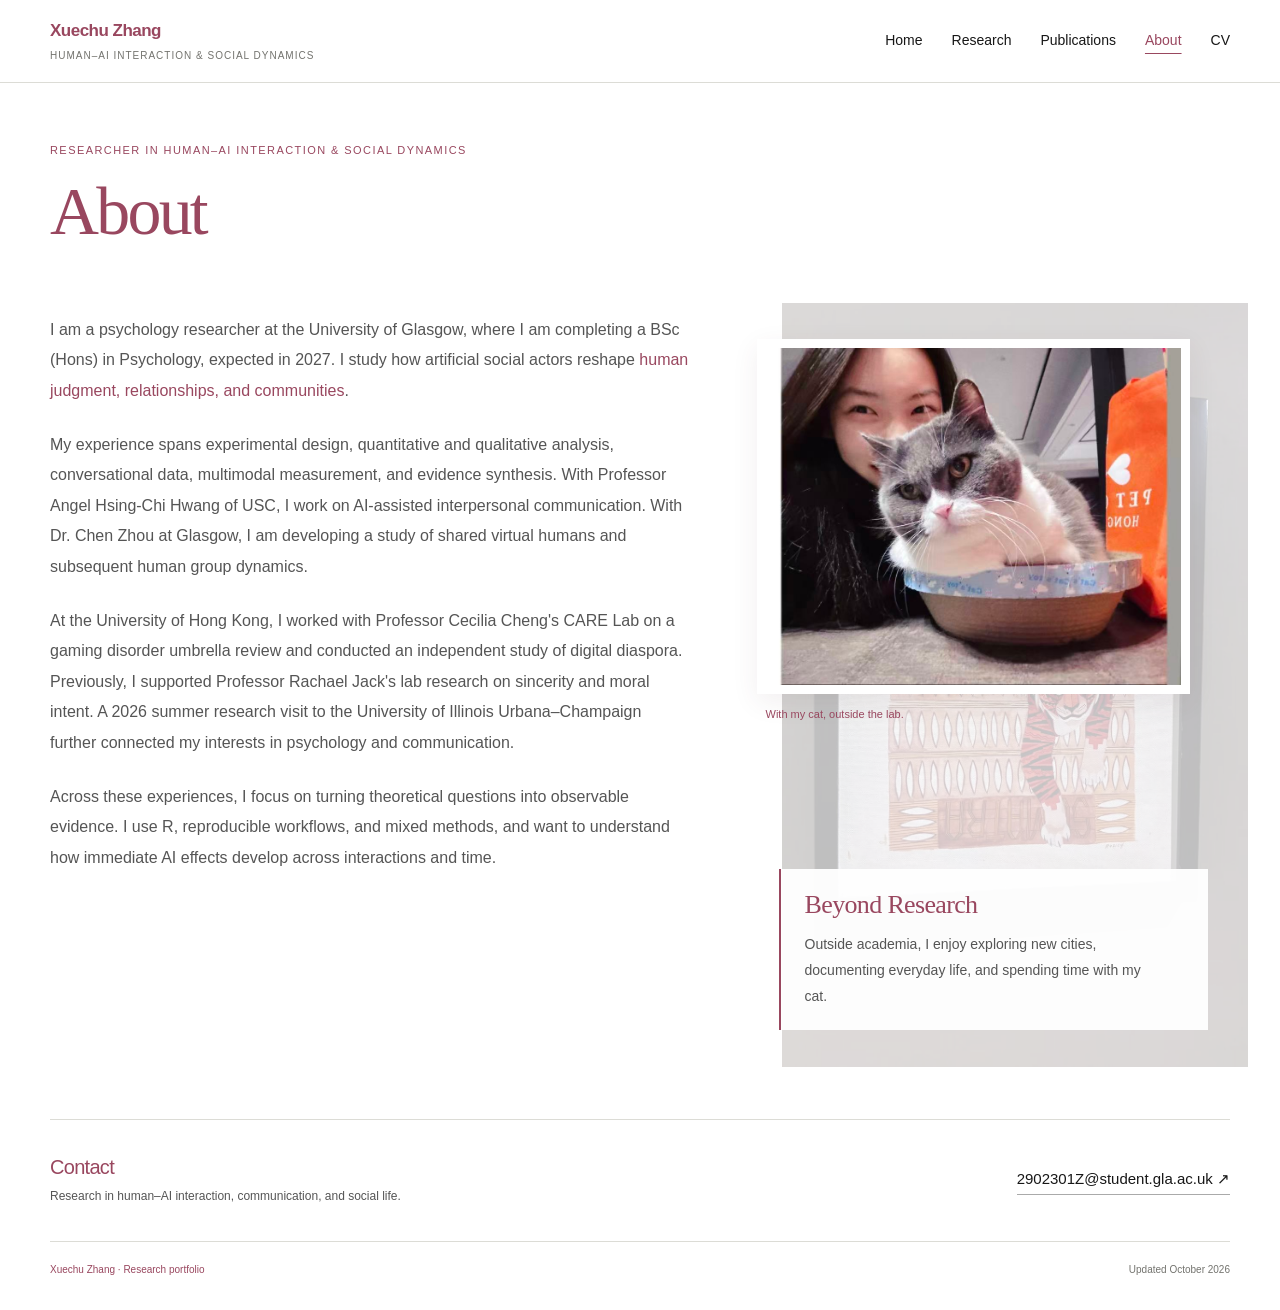
==== commit 19b82e77: "Unify rose name and heading accents; place tiger artwork on Home" ====
--- a/about.html
+++ b/about.html
@@ -2,7 +2,7 @@
 <html lang="en"><head><meta charset="utf-8"><meta name="viewport" content="width=device-width, initial-scale=1">
 <title>About | Xuechu Zhang</title><meta name="description" content="Xuechu Zhang studies how artificial social actors reshape human judgment, relationships, and communities.">
 <meta name="theme-color" content="#ffffff"><meta property="og:title" content="About | Xuechu Zhang"><meta property="og:description" content="Xuechu Zhang studies how artificial social actors reshape human judgment, relationships, and communities."><meta property="og:type" content="website">
-<link rel="icon" href="assets/favicon.svg" type="image/svg+xml"><link rel="stylesheet" href="assets/style.css?v=20261009-inspect"><link rel="stylesheet" href="assets/personal.css?v=20261009-about"><script defer src="assets/site.js"></script></head>
+<link rel="icon" href="assets/favicon.svg" type="image/svg+xml"><link rel="stylesheet" href="assets/style.css?v=20261009-inspect"><link rel="stylesheet" href="assets/personal.css?v=20261010-rose"><script defer src="assets/site.js"></script></head>
 <body class="about-page"><a class="skip-link" href="#main">Skip to content</a>
 <header class="site-header"><div class="nav-wrap shell">
 <a class="brand" href="index.html" aria-label="Xuechu Zhang home">Xuechu Zhang<small>Human–AI Interaction & Social Dynamics</small></a>
--- a/assets/personal.css
+++ b/assets/personal.css
@@ -1,6 +1,6 @@
-/* Personal details retain the portfolio's editorial typography and white space. */
+/* A restrained rose accent across the four public portfolio pages. */
 :root{--accent:#99475f;--rose-paper:#fcf7f8}
-.about-page .page-intro h1,.publications-page .page-intro h1{font-family:Georgia,'Times New Roman',serif;color:var(--accent);font-size:clamp(44px,5.3vw,68px);font-weight:400;letter-spacing:-.04em}
+.about-page .page-intro h1,.publications-page .page-intro h1,.research-page .page-intro h1{font-family:Georgia,'Times New Roman',serif;color:var(--accent);font-size:clamp(44px,5.3vw,68px);font-weight:400;letter-spacing:-.04em}
 .rose-emphasis{color:var(--accent)}
 .about-layout{display:grid;grid-template-columns:minmax(0,1.15fr) minmax(0,.85fr);gap:66px;align-items:start;padding-bottom:64px}
 .about-layout .about-bio{max-width:none;padding-bottom:0}
@@ -20,3 +20,15 @@
 @media(max-width:980px){.about-layout{gap:36px;grid-template-columns:minmax(0,1.1fr) minmax(0,.9fr)}.about-life{padding:20px 17px;min-height:620px}.about-life::before{right:-8px;left:15px}.about-portrait{margin-left:-17px;margin-right:7px}.beyond-research{padding:18px 19px}}
 @media(max-width:760px){.about-layout{grid-template-columns:1fr;gap:29px;padding-bottom:42px}.about-layout .about-bio p{font-size:16px;line-height:1.8}.about-life{max-width:490px;width:100%;justify-self:center;min-height:0;padding:20px 17px}.about-life::before{inset:0 0 0 24px;background-position:center}.about-portrait{margin-left:-10px;margin-right:35px}.beyond-research{margin-top:155px;padding:20px 21px}.beyond-research p{max-width:none}.publication-list .publication-entry+.publication-entry{margin-top:28px;padding-top:27px}}
 @media print{.about-layout{display:block}.about-life{min-height:0;display:block;max-width:350px;margin-top:22px}.about-life::before{display:none}.beyond-research{margin-top:20px}.about-portrait img{box-shadow:none}}
+
+/* Names and section labels carry the accent; prose retains its original ink. */
+.brand,.hero h1,main h2,main h3,.eyebrow,.person-name,.site-footer p:first-child,.contact h2{color:var(--accent)}
+.home-page .hero{display:grid;grid-template-columns:minmax(0,1fr) 270px;gap:70px;align-items:center}
+.hero-copy{min-width:0}
+.hero-art{width:100%;margin:0;align-self:center}
+.hero-art img{display:block;width:100%;height:auto;padding:8px;background:var(--rose-paper);border:1px solid var(--line)}
+.hero-art figcaption{margin-top:13px;font-size:11px;text-align:right;letter-spacing:.025em}
+.hero-art figcaption a{color:var(--accent);border-bottom:1px solid #cf9eac;padding-bottom:3px}
+@media(max-width:980px){.home-page .hero{grid-template-columns:minmax(0,1fr) 220px;gap:36px}}
+@media(max-width:760px){.home-page .hero{grid-template-columns:1fr;gap:27px}.hero-art{width:170px;justify-self:end}.hero-art figcaption{font-size:10px;margin-top:10px}}
+@media print{.home-page .hero{display:block}.hero-art{display:none}}
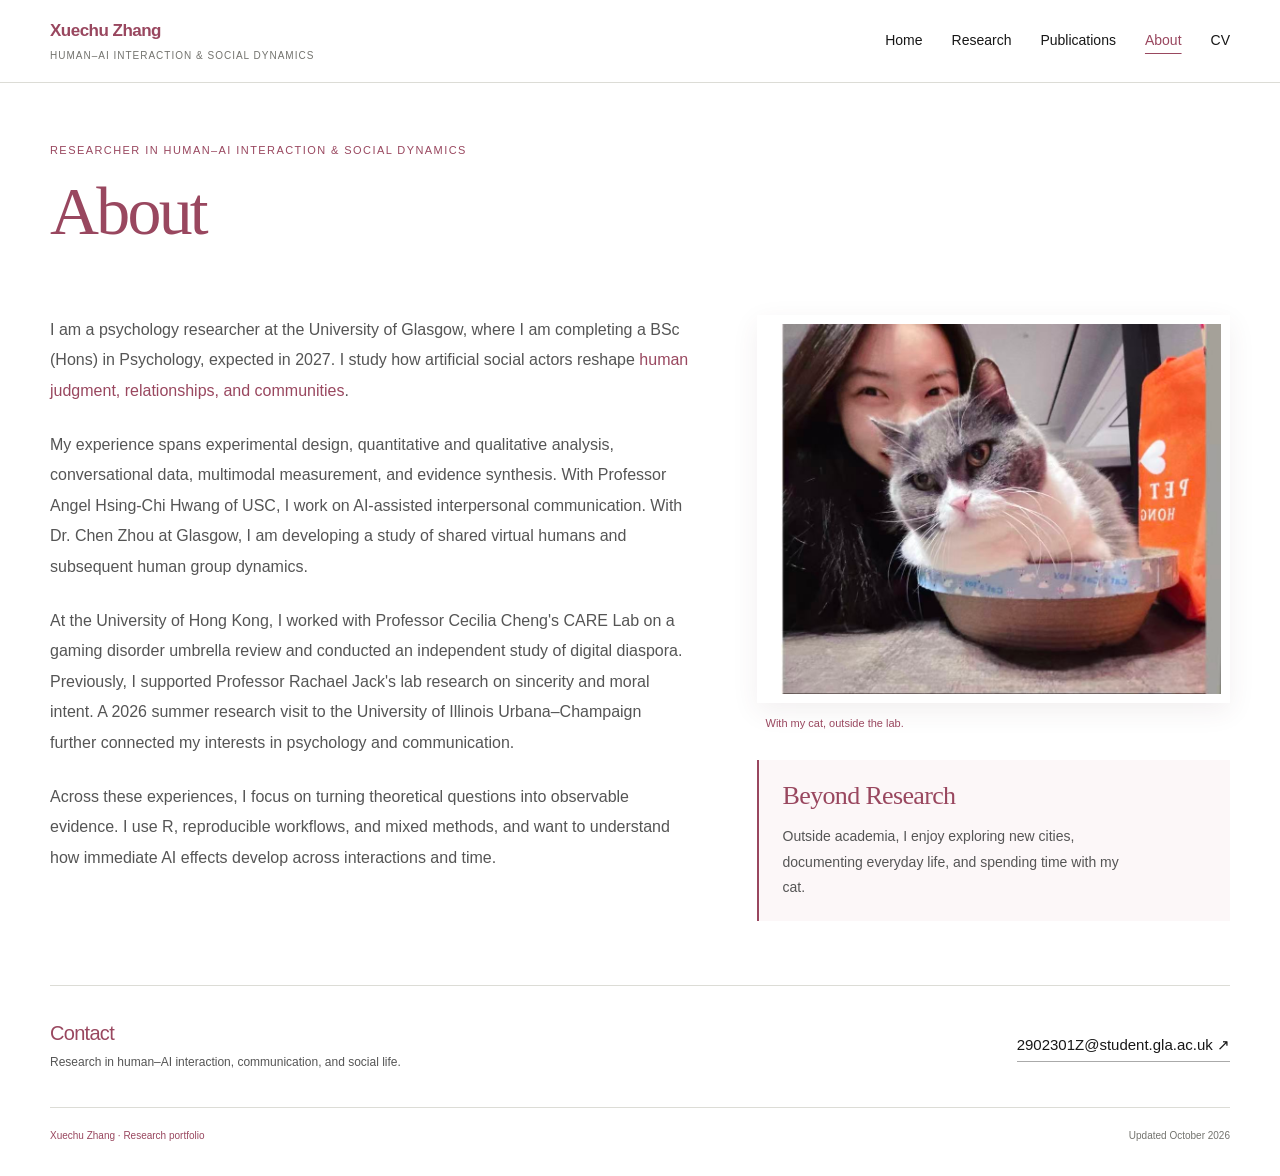
==== commit c5579e6f: "Refine homepage research focus, simplify About, and accent CV" ====
--- a/about.html
+++ b/about.html
@@ -2,7 +2,7 @@
 <html lang="en"><head><meta charset="utf-8"><meta name="viewport" content="width=device-width, initial-scale=1">
 <title>About | Xuechu Zhang</title><meta name="description" content="Xuechu Zhang studies how artificial social actors reshape human judgment, relationships, and communities.">
 <meta name="theme-color" content="#ffffff"><meta property="og:title" content="About | Xuechu Zhang"><meta property="og:description" content="Xuechu Zhang studies how artificial social actors reshape human judgment, relationships, and communities."><meta property="og:type" content="website">
-<link rel="icon" href="assets/favicon.svg" type="image/svg+xml"><link rel="stylesheet" href="assets/style.css?v=20261009-inspect"><link rel="stylesheet" href="assets/personal.css?v=20261010-rose"><script defer src="assets/site.js"></script></head>
+<link rel="icon" href="assets/favicon.svg" type="image/svg+xml"><link rel="stylesheet" href="assets/style.css?v=20261009-inspect"><link rel="stylesheet" href="assets/personal.css?v=20261010-refine"><script defer src="assets/site.js"></script></head>
 <body class="about-page"><a class="skip-link" href="#main">Skip to content</a>
 <header class="site-header"><div class="nav-wrap shell">
 <a class="brand" href="index.html" aria-label="Xuechu Zhang home">Xuechu Zhang<small>Human–AI Interaction & Social Dynamics</small></a>
--- a/assets/personal.css
+++ b/assets/personal.css
@@ -1,25 +1,25 @@
-/* A restrained rose accent across the four public portfolio pages. */
+/* A restrained rose accent across the public portfolio pages. */
 :root{--accent:#99475f;--rose-paper:#fcf7f8}
-.about-page .page-intro h1,.publications-page .page-intro h1,.research-page .page-intro h1{font-family:Georgia,'Times New Roman',serif;color:var(--accent);font-size:clamp(44px,5.3vw,68px);font-weight:400;letter-spacing:-.04em}
+.about-page .page-intro h1,.publications-page .page-intro h1,.research-page .page-intro h1,.cv-page .page-intro h1{font-family:Georgia,'Times New Roman',serif;color:var(--accent);font-size:clamp(44px,5.3vw,68px);font-weight:400;letter-spacing:-.04em}
 .rose-emphasis{color:var(--accent)}
 .about-layout{display:grid;grid-template-columns:minmax(0,1.15fr) minmax(0,.85fr);gap:66px;align-items:start;padding-bottom:64px}
 .about-layout .about-bio{max-width:none;padding-bottom:0}
 .about-layout .about-bio p{font-size:16px;line-height:1.9;margin-bottom:24px}
-.about-life{position:relative;isolation:isolate;min-width:0;padding:24px 22px 25px;min-height:660px;display:flex;flex-direction:column;justify-content:space-between}
-.about-life::before{content:'';position:absolute;inset:-12px -18px -12px 25px;background:url('photos/tiger-art.jpg') center center / cover no-repeat;opacity:.25;z-index:-1}
-.about-portrait{margin:0 18px 0 -22px}
+.about-life{min-width:0}
+
+.about-portrait{margin:0}
 .about-portrait img{width:100%;height:auto;border:9px solid #fff;box-shadow:0 8px 25px rgb(83 49 59 / .08)}
 .about-portrait figcaption{font-size:11px;line-height:1.7;color:var(--accent);margin-top:11px;padding-left:9px}
-.beyond-research{margin-top:145px;background:rgb(255 255 255 / .95);border-left:2px solid var(--accent);padding:20px 24px}
+.beyond-research{margin-top:28px;background:var(--rose-paper);border-left:2px solid var(--accent);padding:20px 24px}
 .beyond-research h2{font-family:Georgia,'Times New Roman',serif;font-size:26px;font-weight:400;letter-spacing:-.025em;color:var(--accent);margin-bottom:12px}
 .beyond-research p{font-size:14px;line-height:1.85;max-width:350px}
 .publication-list{min-width:0}
 .publication-list .publication-entry+.publication-entry{border-top:1px solid var(--line);margin-top:33px;padding-top:32px}
 .publications-page .publication-entry .publication-state,.publications-page .publication-entry .inline-link{color:var(--accent)}
 .publications-page .publication-entry .inline-link{border-color:#cf9eac}
-@media(max-width:980px){.about-layout{gap:36px;grid-template-columns:minmax(0,1.1fr) minmax(0,.9fr)}.about-life{padding:20px 17px;min-height:620px}.about-life::before{right:-8px;left:15px}.about-portrait{margin-left:-17px;margin-right:7px}.beyond-research{padding:18px 19px}}
-@media(max-width:760px){.about-layout{grid-template-columns:1fr;gap:29px;padding-bottom:42px}.about-layout .about-bio p{font-size:16px;line-height:1.8}.about-life{max-width:490px;width:100%;justify-self:center;min-height:0;padding:20px 17px}.about-life::before{inset:0 0 0 24px;background-position:center}.about-portrait{margin-left:-10px;margin-right:35px}.beyond-research{margin-top:155px;padding:20px 21px}.beyond-research p{max-width:none}.publication-list .publication-entry+.publication-entry{margin-top:28px;padding-top:27px}}
-@media print{.about-layout{display:block}.about-life{min-height:0;display:block;max-width:350px;margin-top:22px}.about-life::before{display:none}.beyond-research{margin-top:20px}.about-portrait img{box-shadow:none}}
+@media(max-width:980px){.about-layout{gap:36px;grid-template-columns:minmax(0,1.1fr) minmax(0,.9fr)}.beyond-research{padding:18px 19px}}
+@media(max-width:760px){.about-layout{grid-template-columns:1fr;gap:29px;padding-bottom:42px}.about-layout .about-bio p{font-size:16px;line-height:1.8}.about-life{max-width:490px;width:100%;justify-self:center}.beyond-research{margin-top:24px;padding:20px 21px}.beyond-research p{max-width:none}.publication-list .publication-entry+.publication-entry{margin-top:28px;padding-top:27px}}
+@media print{.about-layout{display:block}.about-life{min-height:0;display:block;max-width:350px;margin-top:22px}.beyond-research{margin-top:20px}.about-portrait img{box-shadow:none}}
 
 /* Names and section labels carry the accent; prose retains its original ink. */
 .brand,.hero h1,main h2,main h3,.eyebrow,.person-name,.site-footer p:first-child,.contact h2{color:var(--accent)}
@@ -32,3 +32,5 @@
 @media(max-width:980px){.home-page .hero{grid-template-columns:minmax(0,1fr) 220px;gap:36px}}
 @media(max-width:760px){.home-page .hero{grid-template-columns:1fr;gap:27px}.hero-art{width:170px;justify-self:end}.hero-art figcaption{font-size:10px;margin-top:10px}}
 @media print{.home-page .hero{display:block}.hero-art{display:none}}
+
+.cv-role{color:var(--accent)}
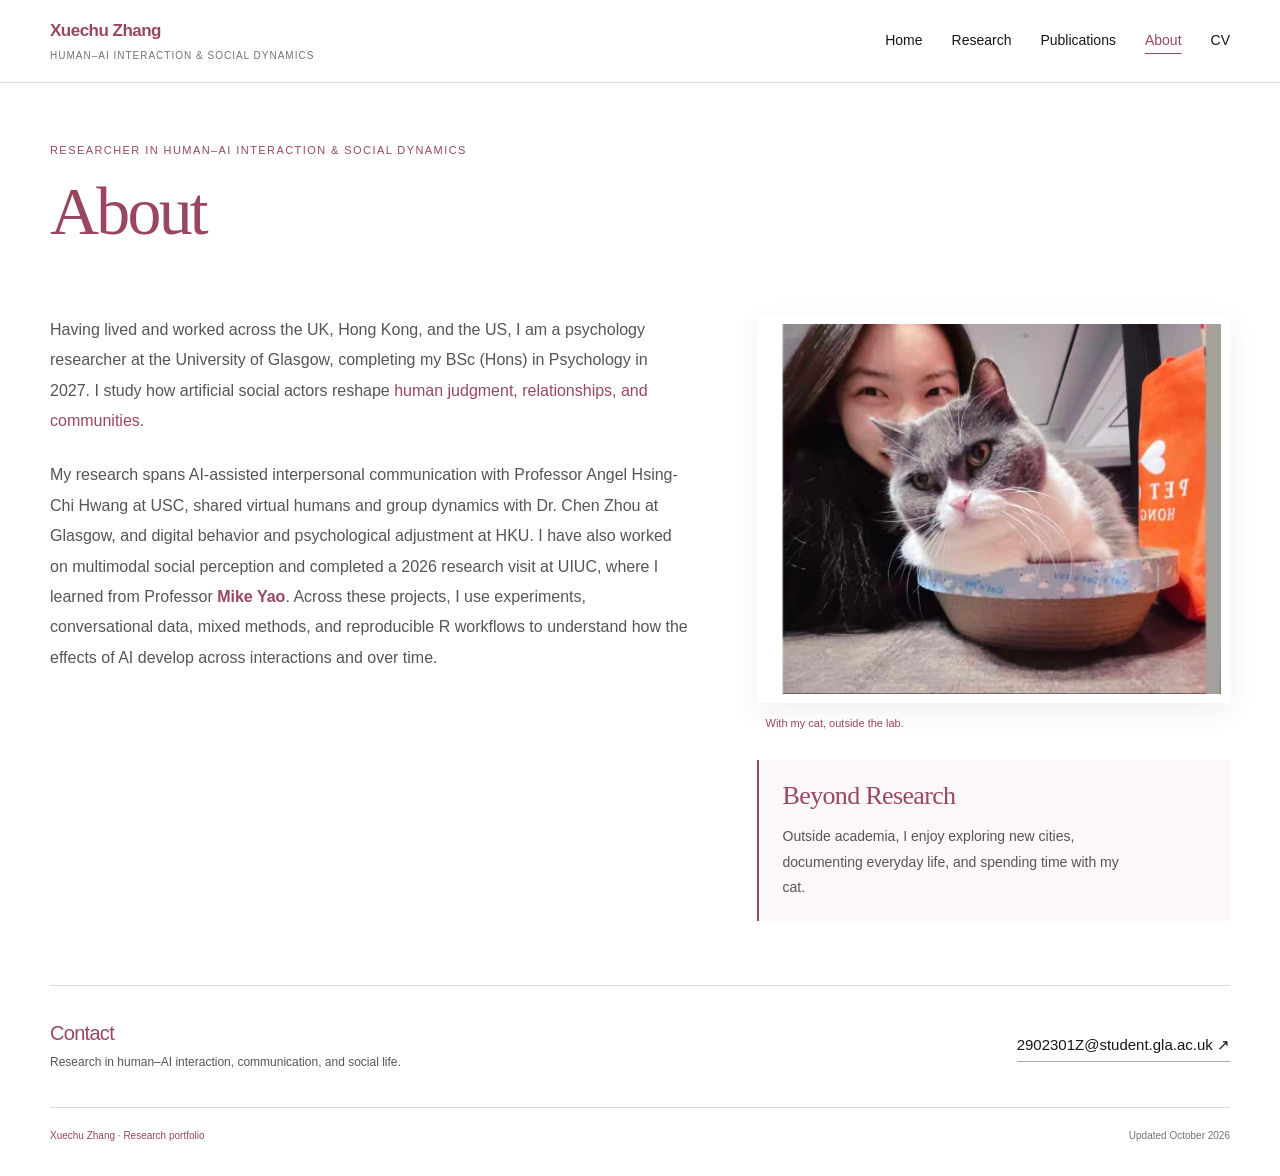
==== commit 5bec755e: "Refine Home research focus and About biography" ====
--- a/about.html
+++ b/about.html
@@ -2,14 +2,12 @@
 <html lang="en"><head><meta charset="utf-8"><meta name="viewport" content="width=device-width, initial-scale=1">
 <title>About | Xuechu Zhang</title><meta name="description" content="Xuechu Zhang studies how artificial social actors reshape human judgment, relationships, and communities.">
 <meta name="theme-color" content="#ffffff"><meta property="og:title" content="About | Xuechu Zhang"><meta property="og:description" content="Xuechu Zhang studies how artificial social actors reshape human judgment, relationships, and communities."><meta property="og:type" content="website">
-<link rel="icon" href="assets/favicon.svg" type="image/svg+xml"><link rel="stylesheet" href="assets/style.css?v=20261009-inspect"><link rel="stylesheet" href="assets/personal.css?v=20261010-refine"><script defer src="assets/site.js"></script></head>
+<link rel="icon" href="assets/favicon.svg" type="image/svg+xml"><link rel="stylesheet" href="assets/style.css?v=20261009-inspect"><link rel="stylesheet" href="assets/personal.css?v=20261010-focus"><script defer src="assets/site.js"></script></head>
 <body class="about-page"><a class="skip-link" href="#main">Skip to content</a>
 <header class="site-header"><div class="nav-wrap shell">
 <a class="brand" href="index.html" aria-label="Xuechu Zhang home">Xuechu Zhang<small>Human–AI Interaction & Social Dynamics</small></a>
 <button class="menu-button" type="button" aria-expanded="false" aria-controls="site-nav">Menu</button>
 <nav id="site-nav" aria-label="Main navigation"><a href="index.html">Home</a><a href="research.html">Research</a><a href="publications.html">Publications</a><a href="about.html" aria-current="page">About</a><a href="cv.html">CV</a></nav></div></header><main id="main"><div class="shell"><header class="page-intro"><p class="eyebrow">Researcher in Human–AI Interaction & Social Dynamics</p><h1 id="about-title">About</h1></header>
-<div class="about-layout"><div class="about-bio"><p>I am a psychology researcher at the University of Glasgow, where I am completing a BSc (Hons) in Psychology, expected in 2027. I study how artificial social actors reshape <span class="rose-emphasis">human judgment, relationships, and communities</span>.</p>
-<p>My experience spans experimental design, quantitative and qualitative analysis, conversational data, multimodal measurement, and evidence synthesis. With Professor Angel Hsing-Chi Hwang of USC, I work on AI-assisted interpersonal communication. With Dr. Chen Zhou at Glasgow, I am developing a study of shared virtual humans and subsequent human group dynamics.</p>
-<p>At the University of Hong Kong, I worked with Professor Cecilia Cheng's CARE Lab on a gaming disorder umbrella review and conducted an independent study of digital diaspora. Previously, I supported Professor Rachael Jack's lab research on sincerity and moral intent. A 2026 summer research visit to the University of Illinois Urbana–Champaign further connected my interests in psychology and communication.</p>
-<p>Across these experiences, I focus on turning theoretical questions into observable evidence. I use R, reproducible workflows, and mixed methods, and want to understand how immediate AI effects develop across interactions and time.</p></div><aside class="about-life" aria-labelledby="beyond-research-title"><figure class="about-portrait"><img src="assets/photos/xuechu-and-cat.jpg" width="969" height="787" alt="Xuechu Zhang with her cat" decoding="async"><figcaption>With my cat, outside the lab.</figcaption></figure><section class="beyond-research"><h2 id="beyond-research-title">Beyond Research</h2><p>Outside academia, I enjoy exploring new cities, documenting everyday life, and spending time with my cat.</p></section></aside></div></div></main><section class="contact shell" id="contact" aria-labelledby="contact-title"><div><h2 id="contact-title">Contact</h2><p>Research in human–AI interaction, communication, and social life.</p></div><a href="mailto:2902301Z@student.gla.ac.uk">2902301Z@student.gla.ac.uk ↗</a></section>
+<div class="about-layout"><div class="about-bio"><p>Having lived and worked across the UK, Hong Kong, and the US, I am a psychology researcher at the University of Glasgow, completing my BSc (Hons) in Psychology in 2027. I study how artificial social actors reshape <span class="rose-emphasis">human judgment, relationships, and communities</span>.</p>
+<p>My research spans AI-assisted interpersonal communication with Professor Angel Hsing-Chi Hwang at USC, shared virtual humans and group dynamics with Dr. Chen Zhou at Glasgow, and digital behavior and psychological adjustment at HKU. I have also worked on multimodal social perception and completed a 2026 research visit at UIUC, where I learned from Professor <strong class="rose-emphasis">Mike Yao</strong>. Across these projects, I use experiments, conversational data, mixed methods, and reproducible R workflows to understand how the effects of AI develop across interactions and over time.</p></div><aside class="about-life" aria-labelledby="beyond-research-title"><figure class="about-portrait"><img src="assets/photos/xuechu-and-cat.jpg" width="969" height="787" alt="Xuechu Zhang with her cat" decoding="async"><figcaption>With my cat, outside the lab.</figcaption></figure><section class="beyond-research"><h2 id="beyond-research-title">Beyond Research</h2><p>Outside academia, I enjoy exploring new cities, documenting everyday life, and spending time with my cat.</p></section></aside></div></div></main><section class="contact shell" id="contact" aria-labelledby="contact-title"><div><h2 id="contact-title">Contact</h2><p>Research in human–AI interaction, communication, and social life.</p></div><a href="mailto:2902301Z@student.gla.ac.uk">2902301Z@student.gla.ac.uk ↗</a></section>
 <footer class="site-footer shell"><p>Xuechu Zhang · Research portfolio</p><p>Updated October 2026</p></footer></body></html>
--- a/assets/personal.css
+++ b/assets/personal.css
@@ -25,6 +25,11 @@
 .brand,.hero h1,main h2,main h3,.eyebrow,.person-name,.site-footer p:first-child,.contact h2{color:var(--accent)}
 .home-page .hero{display:grid;grid-template-columns:minmax(0,1fr) 270px;gap:70px;align-items:center}
 .hero-copy{min-width:0}
+.hero-research-focus{margin-top:26px;max-width:780px}
+.hero-research-focus p{margin:0;font-size:clamp(18px,1.65vw,22px);line-height:1.5}
+.hero-research-focus p+p{margin-top:21px}
+.hero-research-focus strong{display:block;margin-bottom:4px;color:var(--accent);font-size:.9em;font-weight:600}
+.hero-research-focus span{display:block}
 .hero-art{width:100%;margin:0;align-self:center}
 .hero-art img{display:block;width:100%;height:auto;padding:8px;background:var(--rose-paper);border:1px solid var(--line)}
 .hero-art figcaption{margin-top:13px;font-size:11px;text-align:right;letter-spacing:.025em}
